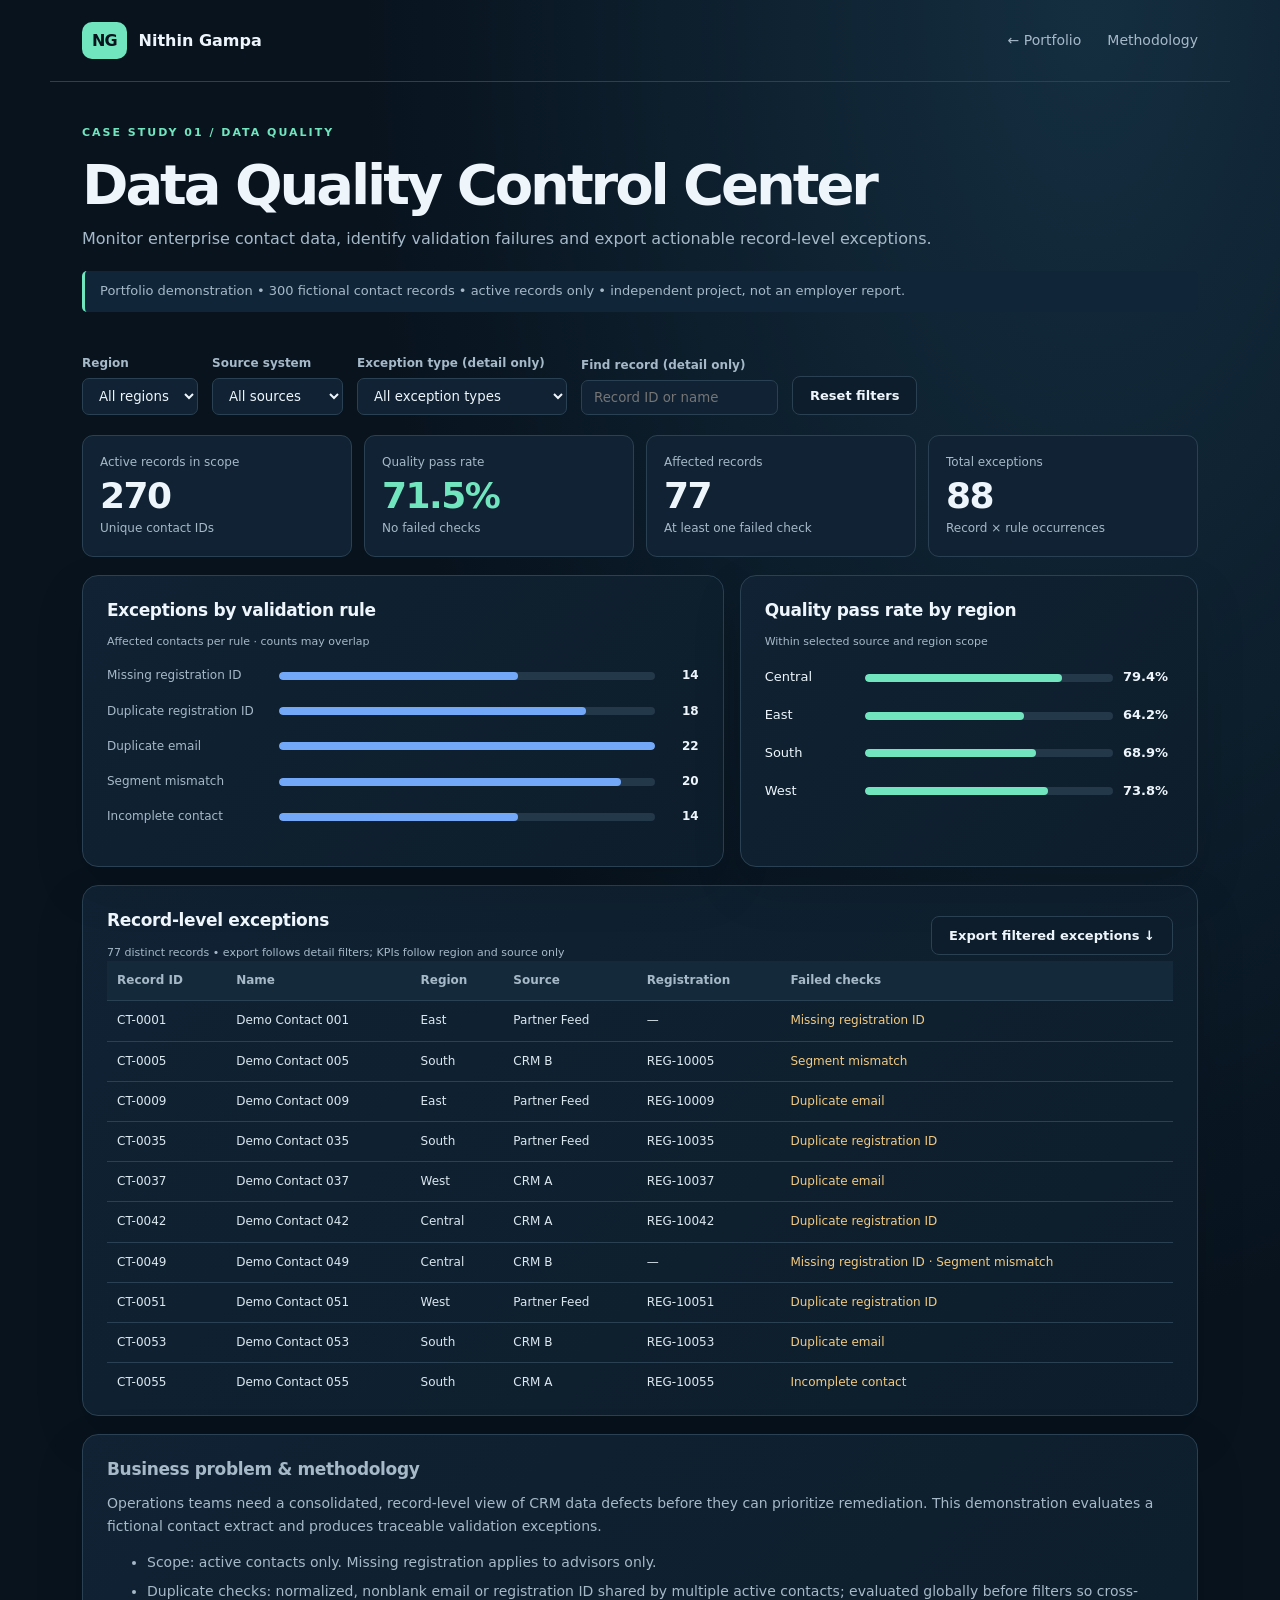
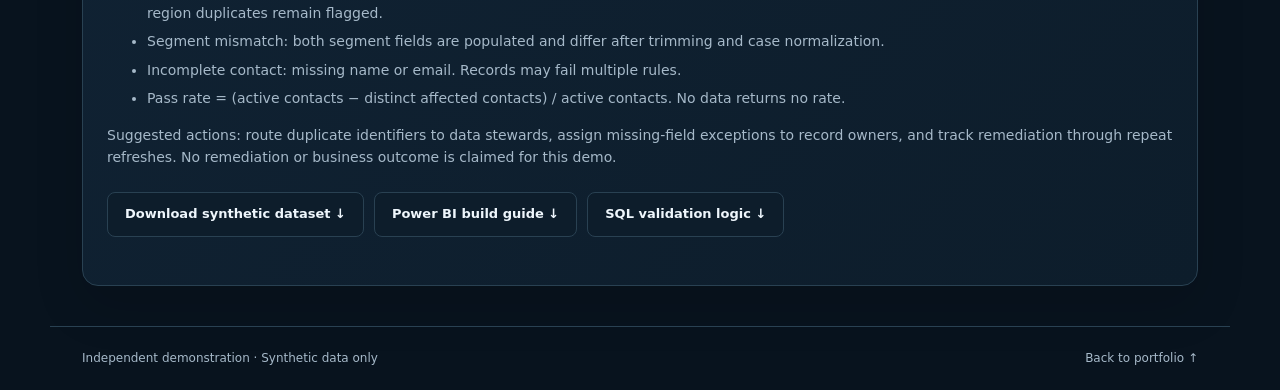
==== dashboard.html @ 2dab85ae "Add files via upload Initial portfolio website upload" ====
<!doctype html><html lang="en"><head><meta charset="utf-8"><meta name="viewport" content="width=device-width,initial-scale=1"><title>Data Quality Control Center | Nithin Gampa</title><link rel="stylesheet" href="style.css"></head><body><header class="nav"><a class="brand" href="index.html"><span class="logo">NG</span><span>Nithin Gampa</span></a><nav><a href="index.html#projects">← Portfolio</a><a href="#method">Methodology</a></nav></header><main class="wrap dash-footer"><section class="dash-title"><p class="eyebrow">CASE STUDY 01 / DATA QUALITY</p><h1 style="font-size:clamp(38px,5vw,56px);margin-bottom:12px">Data Quality Control Center</h1><p>Monitor enterprise contact data, identify validation failures and export actionable record-level exceptions.</p><div class="notice">Portfolio demonstration • 300 fictional contact records • active records only • independent project, not an employer report.</div></section><div class="filters"><label>Region<select id="region"><option value="">All regions</option></select></label><label>Source system<select id="source"><option value="">All sources</option></select></label><label>Exception type (detail only)<select id="rule"><option value="">All exception types</option></select></label><label>Find record (detail only)<input id="search" placeholder="Record ID or name"></label><button id="reset">Reset filters</button></div><div class="kpis" aria-live="polite"><div class="kpi"><small>Active records in scope</small><strong id="total">—</strong><small>Unique contact IDs</small></div><div class="kpi"><small>Quality pass rate</small><strong id="rate">—</strong><small>No failed checks</small></div><div class="kpi"><small>Affected records</small><strong id="affected">—</strong><small>At least one failed check</small></div><div class="kpi"><small>Total exceptions</small><strong id="occurrences">—</strong><small>Record × rule occurrences</small></div></div><div class="dashgrid"><section class="panel"><h3>Exceptions by validation rule</h3><div class="tiny">Affected contacts per rule · counts may overlap</div><div id="bars"></div></section><section class="panel"><h3>Quality pass rate by region</h3><div class="tiny">Within selected source and region scope</div><div id="regions"></div></section></div><section class="panel table-panel"><div class="table-head"><div><h3>Record-level exceptions</h3><p class="tiny" id="tableCount"></p></div><button id="export">Export filtered exceptions ↓</button></div><div class="table-scroll"><table><thead><tr><th>Record ID</th><th>Name</th><th>Region</th><th>Source</th><th>Registration</th><th>Failed checks</th></tr></thead><tbody id="details"></tbody></table></div></section><section id="method" class="panel method"><h3>Business problem & methodology</h3><p>Operations teams need a consolidated, record-level view of CRM data defects before they can prioritize remediation. This demonstration evaluates a fictional contact extract and produces traceable validation exceptions.</p><ul><li>Scope: active contacts only. Missing registration applies to advisors only.</li><li>Duplicate checks: normalized, nonblank email or registration ID shared by multiple active contacts; evaluated globally before filters so cross-region duplicates remain flagged.</li><li>Segment mismatch: both segment fields are populated and differ after trimming and case normalization.</li><li>Incomplete contact: missing name or email. Records may fail multiple rules.</li><li>Pass rate = (active contacts − distinct affected contacts) / active contacts. No data returns no rate.</li></ul><p>Suggested actions: route duplicate identifiers to data stewards, assign missing-field exceptions to record owners, and track remediation through repeat refreshes. No remediation or business outcome is claimed for this demo.</p><div class="actions"><a class="btn" href="contacts.csv" download>Download synthetic dataset ↓</a><a class="btn" href="POWERBI_BUILD_GUIDE.md" download>Power BI build guide ↓</a><a class="btn" href="data_quality_validation.sql" download>SQL validation logic ↓</a></div></section></main><footer class="wrap footer"><span>Independent demonstration · Synthetic data only</span><a href="index.html">Back to portfolio ↑</a></footer><script src="contacts.js"></script><script src="analytics.js"></script><script src="dashboard.js"></script></body></html>
---- style.css ----
:root{--bg:#08131e;--panel:#102233;--panel2:#0d1d2b;--ink:#eef6fc;--muted:#a6b9c9;--line:#294152;--accent:#71e5be;--blue:#73a8f9}*{box-sizing:border-box}html{scroll-behavior:smooth}body{margin:0;background:radial-gradient(ellipse at 85% 0%,#142e40 0%,var(--bg) 47%);color:var(--ink);font-family:Inter,ui-sans-serif,system-ui,-apple-system,BlinkMacSystemFont,'Segoe UI',sans-serif;font-size:16px;line-height:1.6}a{color:inherit;text-decoration:none}a:focus-visible,button:focus-visible,select:focus-visible,input:focus-visible{outline:3px solid var(--accent);outline-offset:3px}.wrap,.nav{max-width:1180px;margin:auto;padding-left:32px;padding-right:32px}.nav{height:82px;display:flex;align-items:center;justify-content:space-between;border-bottom:1px solid var(--line)}.brand{display:flex;gap:12px;align-items:center;font-weight:700}.logo{background:var(--accent);color:var(--bg);font-weight:900;border-radius:10px;padding:6px 10px;letter-spacing:-1px}.nav nav{display:flex;gap:26px;color:var(--muted);font-size:14px}.nav a:hover{color:var(--accent)}.hero{display:grid;grid-template-columns:1.12fr .88fr;gap:58px;padding-top:92px;padding-bottom:92px;align-items:center}.eyebrow{font-size:11px;color:var(--accent);letter-spacing:2px;font-weight:750;margin:0 0 14px}.dot{display:inline-block;width:8px;height:8px;background:var(--accent);border-radius:50%;margin-right:7px}h1,h2,h3,p{margin-top:0}h1{font-size:clamp(45px,6.2vw,76px);line-height:1.04;letter-spacing:-.055em;margin-bottom:26px}h1 em{font-style:normal;color:var(--accent)}h2{font-size:clamp(29px,4vw,42px);line-height:1.15;letter-spacing:-.035em;margin-bottom:12px}h3{font-size:22px;line-height:1.25;letter-spacing:-.02em;margin-bottom:12px}.intro{font-size:19px;color:var(--muted);max-width:580px}.actions,.tags{display:flex;flex-wrap:wrap;gap:10px;margin:24px 0}.btn,button{display:inline-flex;align-items:center;justify-content:center;border:1px solid var(--line);padding:11px 17px;border-radius:8px;font-size:13px;font-weight:700;color:var(--ink);background:var(--panel2);cursor:pointer;font-family:inherit}.btn:hover,button:hover{border-color:var(--accent)}.primary{background:var(--accent);color:#081c20;border-color:var(--accent)}.tags span{font-size:12px;color:#b8cddd;border:1px solid var(--line);border-radius:5px;padding:4px 9px}.hero-card,.preview,.panel,.skill-grid article{background:linear-gradient(135deg,var(--panel),var(--panel2));border:1px solid var(--line);border-radius:16px;padding:24px;box-shadow:0 20px 50px #0002}.panel-head{display:flex;justify-content:space-between;gap:10px;font-size:10px;font-weight:750;letter-spacing:1.2px;color:var(--muted);margin-bottom:22px}.live{color:var(--accent);white-space:nowrap}.statline{display:grid;grid-template-columns:1fr 1fr;gap:20px}.statline>div{border-left:2px solid var(--accent);padding-left:14px}.statline strong{display:block;font-size:42px;line-height:1.2;letter-spacing:-2px}.statline small{display:block;color:var(--muted);font-size:12px;line-height:1.4}.chartart{height:140px;display:flex;align-items:flex-end;gap:10px;position:relative;margin:28px 0 16px;border-bottom:1px solid var(--line);background:repeating-linear-gradient(0deg,transparent 0 31px,#29415266 31px 32px)}.chartart div{width:12.5%;height:var(--h);background:linear-gradient(#3d9d9d,#1f4053);border-radius:4px 4px 0 0}.chartart svg{position:absolute;width:100%;height:100%;top:0;left:0}.tiny{font-size:11px;color:var(--muted);margin-bottom:0}.section{padding-top:55px;padding-bottom:55px;border-top:1px solid var(--line)}.sectionhead{display:flex;justify-content:space-between;align-items:flex-end;gap:28px;margin-bottom:28px}.sectionhead>p{max-width:310px;color:var(--muted);font-size:14px}.project{display:grid;grid-template-columns:1.05fr 1fr;gap:35px;align-items:center;background:#0c1a27;border:1px solid var(--line);padding:26px;border-radius:17px}.project-copy>p:not(.eyebrow):not(.tiny){color:var(--muted)}.mini-grid{display:grid;grid-template-columns:repeat(3,1fr);gap:8px}.mini-grid>div{background:#0a1926;border:1px solid var(--line);border-radius:8px;padding:12px}.mini-grid small{display:block;color:var(--muted);font-size:10px;line-height:1.3}.mini-grid b{display:block;font-size:25px;letter-spacing:-1px}.mini-bars{margin:24px 0}.mini-bars>div{display:grid;grid-template-columns:115px 1fr 24px;gap:8px;align-items:center;font-size:11px;margin:10px 0;color:var(--muted)}.mini-bars i,.bar-track{height:8px;border-radius:20px;background:#233849;overflow:hidden}.mini-bars i b,.bar-fill{display:block;height:100%;border-radius:20px;background:var(--accent)}.roadmap{display:flex;flex-wrap:wrap;gap:16px;align-items:center;padding:18px 0;color:var(--muted);font-size:13px}.roadmap strong{color:var(--ink)}.roadmap small{margin-left:auto}.experience article{display:grid;grid-template-columns:1fr 1.5fr;gap:35px;border-bottom:1px solid var(--line);padding:26px 0}.experience article p{margin-bottom:0;color:var(--muted)}.experience article .eyebrow{color:var(--accent);margin-bottom:8px}.muted{color:var(--muted)}.skill-grid{display:grid;grid-template-columns:repeat(3,1fr);gap:14px}.skill-grid article p{color:var(--muted);font-size:14px;margin:0}.education{display:grid;grid-template-columns:1fr 1fr;gap:20px;margin-top:30px}.education span{display:block;font-size:14px;color:var(--muted)}.contact{border-top:1px solid var(--line);padding-top:48px;padding-bottom:48px}.contact p{color:var(--muted)}.contact .eyebrow{color:var(--accent)}.footer{display:flex;justify-content:space-between;border-top:1px solid var(--line);padding-top:22px;padding-bottom:22px;font-size:12px;color:var(--muted)}.dash-title{padding-top:42px;padding-bottom:22px}.dash-title p:not(.eyebrow){color:var(--muted)}.filters{display:flex;flex-wrap:wrap;gap:14px;align-items:end;margin-bottom:20px}.filters label{font-size:12px;font-weight:650;color:var(--muted);display:grid;gap:5px}select,input{background:var(--panel);color:var(--ink);border:1px solid var(--line);font-family:inherit;padding:9px 12px;border-radius:7px;max-width:100%}.kpis{display:grid;grid-template-columns:repeat(4,1fr);gap:12px;margin-bottom:18px}.kpi{background:var(--panel);border:1px solid var(--line);padding:17px;border-radius:11px}.kpi small{display:block;color:var(--muted);font-size:12px}.kpi strong{display:block;font-size:36px;line-height:1.3;letter-spacing:-1.5px}.kpi:nth-child(2) strong{color:var(--accent)}.dashgrid{display:grid;grid-template-columns:1.4fr 1fr;gap:16px}.panel h3{font-size:17px}.bar-row{display:grid;grid-template-columns:160px 1fr 32px;gap:12px;align-items:center;font-size:12px;color:var(--muted);margin:16px 0}.bar-row strong{color:var(--ink);text-align:right}.bar-fill{background:var(--blue)}.region-row{display:grid;grid-template-columns:90px 1fr 50px;gap:10px;align-items:center;margin:17px 0;font-size:13px}.region-row .bar-fill{background:var(--accent)}.table-panel{margin:18px 0}.table-scroll{overflow:auto;max-height:430px}table{border-collapse:collapse;width:100%;font-size:12px;white-space:nowrap}th,td{text-align:left;padding:10px;border-bottom:1px solid var(--line)}th{position:sticky;top:0;background:#142a3a;color:var(--muted)}td{color:#dce8f0}td:last-child{color:#f3cb80}.table-head{display:flex;justify-content:space-between;align-items:center;gap:10px;flex-wrap:wrap}.method{font-size:14px;color:var(--muted)}.method li{margin:6px 0}.dash-footer{padding-bottom:40px}.notice{border-left:3px solid var(--accent);padding:10px 15px;background:#102638;color:var(--muted);font-size:13px;border-radius:5px;margin:20px 0}@media(max-width:800px){.wrap,.nav{padding-left:20px;padding-right:20px}.hero,.project,.dashgrid{grid-template-columns:1fr;gap:25px}.hero{padding-top:48px;padding-bottom:48px}.sectionhead{display:block}.skill-grid{grid-template-columns:1fr}.experience article{grid-template-columns:1fr;gap:8px}.kpis{grid-template-columns:1fr 1fr}.nav nav{gap:11px;font-size:12px}.brand span:last-child{display:none}.roadmap small{margin-left:0}.project{padding:14px}.hero-card,.preview,.panel{padding:17px}.bar-row{grid-template-columns:115px 1fr 22px}.education{grid-template-columns:1fr}.mini-grid b{font-size:21px}}@media(prefers-reduced-motion:reduce){html{scroll-behavior:auto}}
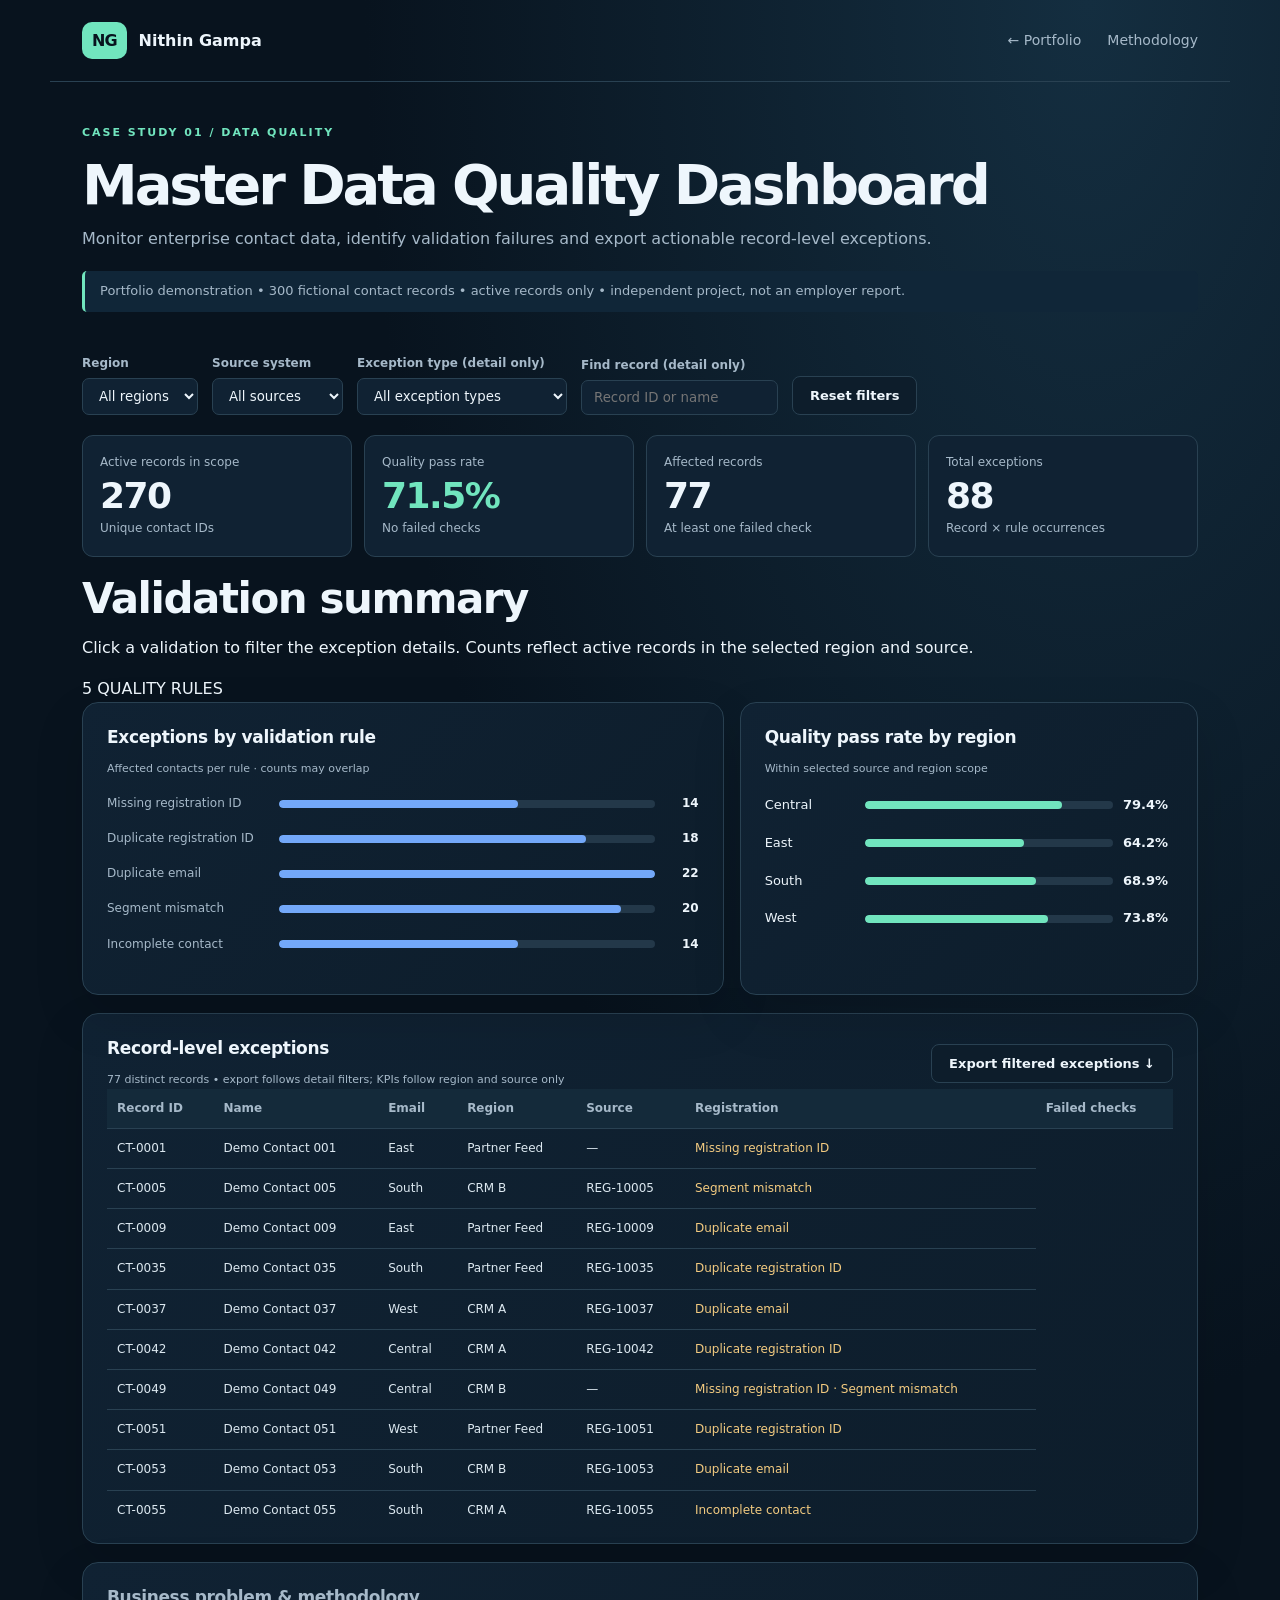
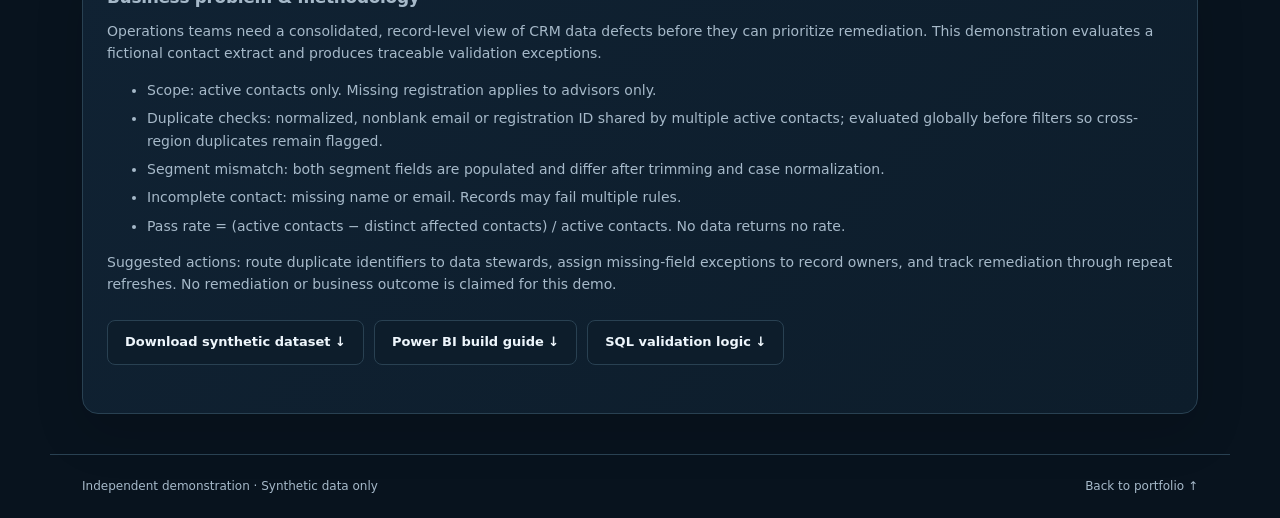
==== commit b9c5f2ed: "Enhance master data quality dashboard with validation drilldowns" ====
--- a/dashboard.html
+++ b/dashboard.html
@@ -1 +1 @@
-<!doctype html><html lang="en"><head><meta charset="utf-8"><meta name="viewport" content="width=device-width,initial-scale=1"><title>Data Quality Control Center | Nithin Gampa</title><link rel="stylesheet" href="style.css"></head><body><header class="nav"><a class="brand" href="index.html"><span class="logo">NG</span><span>Nithin Gampa</span></a><nav><a href="index.html#projects">← Portfolio</a><a href="#method">Methodology</a></nav></header><main class="wrap dash-footer"><section class="dash-title"><p class="eyebrow">CASE STUDY 01 / DATA QUALITY</p><h1 style="font-size:clamp(38px,5vw,56px);margin-bottom:12px">Data Quality Control Center</h1><p>Monitor enterprise contact data, identify validation failures and export actionable record-level exceptions.</p><div class="notice">Portfolio demonstration • 300 fictional contact records • active records only • independent project, not an employer report.</div></section><div class="filters"><label>Region<select id="region"><option value="">All regions</option></select></label><label>Source system<select id="source"><option value="">All sources</option></select></label><label>Exception type (detail only)<select id="rule"><option value="">All exception types</option></select></label><label>Find record (detail only)<input id="search" placeholder="Record ID or name"></label><button id="reset">Reset filters</button></div><div class="kpis" aria-live="polite"><div class="kpi"><small>Active records in scope</small><strong id="total">—</strong><small>Unique contact IDs</small></div><div class="kpi"><small>Quality pass rate</small><strong id="rate">—</strong><small>No failed checks</small></div><div class="kpi"><small>Affected records</small><strong id="affected">—</strong><small>At least one failed check</small></div><div class="kpi"><small>Total exceptions</small><strong id="occurrences">—</strong><small>Record × rule occurrences</small></div></div><div class="dashgrid"><section class="panel"><h3>Exceptions by validation rule</h3><div class="tiny">Affected contacts per rule · counts may overlap</div><div id="bars"></div></section><section class="panel"><h3>Quality pass rate by region</h3><div class="tiny">Within selected source and region scope</div><div id="regions"></div></section></div><section class="panel table-panel"><div class="table-head"><div><h3>Record-level exceptions</h3><p class="tiny" id="tableCount"></p></div><button id="export">Export filtered exceptions ↓</button></div><div class="table-scroll"><table><thead><tr><th>Record ID</th><th>Name</th><th>Region</th><th>Source</th><th>Registration</th><th>Failed checks</th></tr></thead><tbody id="details"></tbody></table></div></section><section id="method" class="panel method"><h3>Business problem & methodology</h3><p>Operations teams need a consolidated, record-level view of CRM data defects before they can prioritize remediation. This demonstration evaluates a fictional contact extract and produces traceable validation exceptions.</p><ul><li>Scope: active contacts only. Missing registration applies to advisors only.</li><li>Duplicate checks: normalized, nonblank email or registration ID shared by multiple active contacts; evaluated globally before filters so cross-region duplicates remain flagged.</li><li>Segment mismatch: both segment fields are populated and differ after trimming and case normalization.</li><li>Incomplete contact: missing name or email. Records may fail multiple rules.</li><li>Pass rate = (active contacts − distinct affected contacts) / active contacts. No data returns no rate.</li></ul><p>Suggested actions: route duplicate identifiers to data stewards, assign missing-field exceptions to record owners, and track remediation through repeat refreshes. No remediation or business outcome is claimed for this demo.</p><div class="actions"><a class="btn" href="contacts.csv" download>Download synthetic dataset ↓</a><a class="btn" href="POWERBI_BUILD_GUIDE.md" download>Power BI build guide ↓</a><a class="btn" href="data_quality_validation.sql" download>SQL validation logic ↓</a></div></section></main><footer class="wrap footer"><span>Independent demonstration · Synthetic data only</span><a href="index.html">Back to portfolio ↑</a></footer><script src="contacts.js"></script><script src="analytics.js"></script><script src="dashboard.js"></script></body></html>
+<!doctype html><html lang="en"><head><meta charset="utf-8"><meta name="viewport" content="width=device-width,initial-scale=1"><title>Master Data Quality Dashboard | Nithin Gampa</title><link rel="stylesheet" href="style.css"></head><body><header class="nav"><a class="brand" href="index.html"><span class="logo">NG</span><span>Nithin Gampa</span></a><nav><a href="index.html#projects">← Portfolio</a><a href="#method">Methodology</a></nav></header><main class="wrap dash-footer"><section class="dash-title"><p class="eyebrow">CASE STUDY 01 / DATA QUALITY</p><h1 style="font-size:clamp(38px,5vw,56px);margin-bottom:12px">Master Data Quality Dashboard</h1><p>Monitor enterprise contact data, identify validation failures and export actionable record-level exceptions.</p><div class="notice">Portfolio demonstration • 300 fictional contact records • active records only • independent project, not an employer report.</div></section><div class="filters"><label>Region<select id="region"><option value="">All regions</option></select></label><label>Source system<select id="source"><option value="">All sources</option></select></label><label>Exception type (detail only)<select id="rule"><option value="">All exception types</option></select></label><label>Find record (detail only)<input id="search" placeholder="Record ID or name"></label><button id="reset">Reset filters</button></div><div class="kpis" aria-live="polite"><div class="kpi"><small>Active records in scope</small><strong id="total">—</strong><small>Unique contact IDs</small></div><div class="kpi"><small>Quality pass rate</small><strong id="rate">—</strong><small>No failed checks</small></div><div class="kpi"><small>Affected records</small><strong id="affected">—</strong><small>At least one failed check</small></div><div class="kpi"><small>Total exceptions</small><strong id="occurrences">—</strong><small>Record × rule occurrences</small></div></div><section class="validation-summary" aria-labelledby="validation-title"><div class="validation-heading"><div><h2 id="validation-title">Validation summary</h2><p>Click a validation to filter the exception details. Counts reflect active records in the selected region and source.</p></div><span class="validation-hint">5 QUALITY RULES</span></div><div id="validationCards" class="validation-cards"></div></section><div class="dashgrid"><section class="panel"><h3>Exceptions by validation rule</h3><div class="tiny">Affected contacts per rule · counts may overlap</div><div id="bars"></div></section><section class="panel"><h3>Quality pass rate by region</h3><div class="tiny">Within selected source and region scope</div><div id="regions"></div></section></div><section class="panel table-panel"><div class="table-head"><div><h3>Record-level exceptions</h3><p class="tiny" id="tableCount"></p></div><button id="export">Export filtered exceptions ↓</button></div><div class="table-scroll"><table><thead><tr><th>Record ID</th><th>Name</th><th>Email</th><th>Region</th><th>Source</th><th>Registration</th><th>Failed checks</th></tr></thead><tbody id="details"></tbody></table></div></section><section id="method" class="panel method"><h3>Business problem & methodology</h3><p>Operations teams need a consolidated, record-level view of CRM data defects before they can prioritize remediation. This demonstration evaluates a fictional contact extract and produces traceable validation exceptions.</p><ul><li>Scope: active contacts only. Missing registration applies to advisors only.</li><li>Duplicate checks: normalized, nonblank email or registration ID shared by multiple active contacts; evaluated globally before filters so cross-region duplicates remain flagged.</li><li>Segment mismatch: both segment fields are populated and differ after trimming and case normalization.</li><li>Incomplete contact: missing name or email. Records may fail multiple rules.</li><li>Pass rate = (active contacts − distinct affected contacts) / active contacts. No data returns no rate.</li></ul><p>Suggested actions: route duplicate identifiers to data stewards, assign missing-field exceptions to record owners, and track remediation through repeat refreshes. No remediation or business outcome is claimed for this demo.</p><div class="actions"><a class="btn" href="contacts.csv" download>Download synthetic dataset ↓</a><a class="btn" href="POWERBI_BUILD_GUIDE.md" download>Power BI build guide ↓</a><a class="btn" href="data_quality_validation.sql" download>SQL validation logic ↓</a></div></section></main><footer class="wrap footer"><span>Independent demonstration · Synthetic data only</span><a href="index.html">Back to portfolio ↑</a></footer><script src="contacts.js"></script><script src="analytics.js"></script><script src="dashboard.js"></script></body></html>
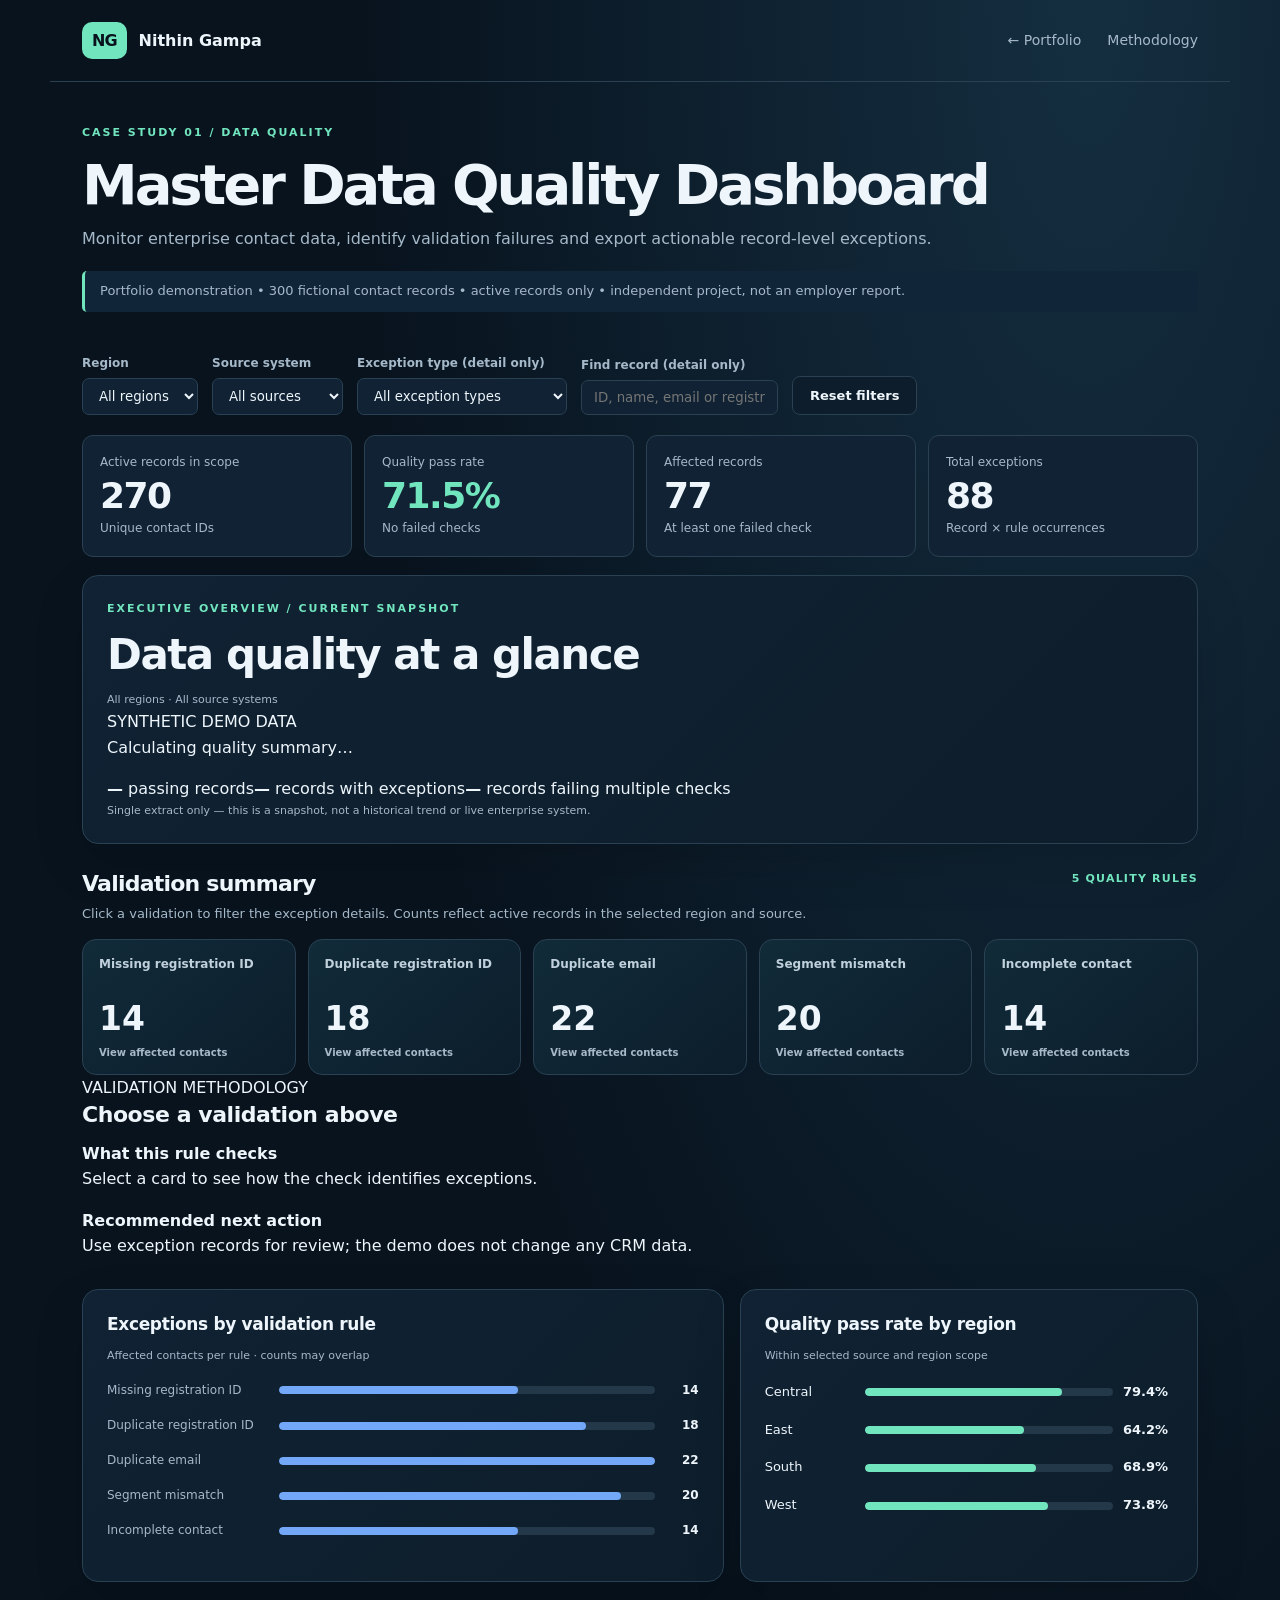
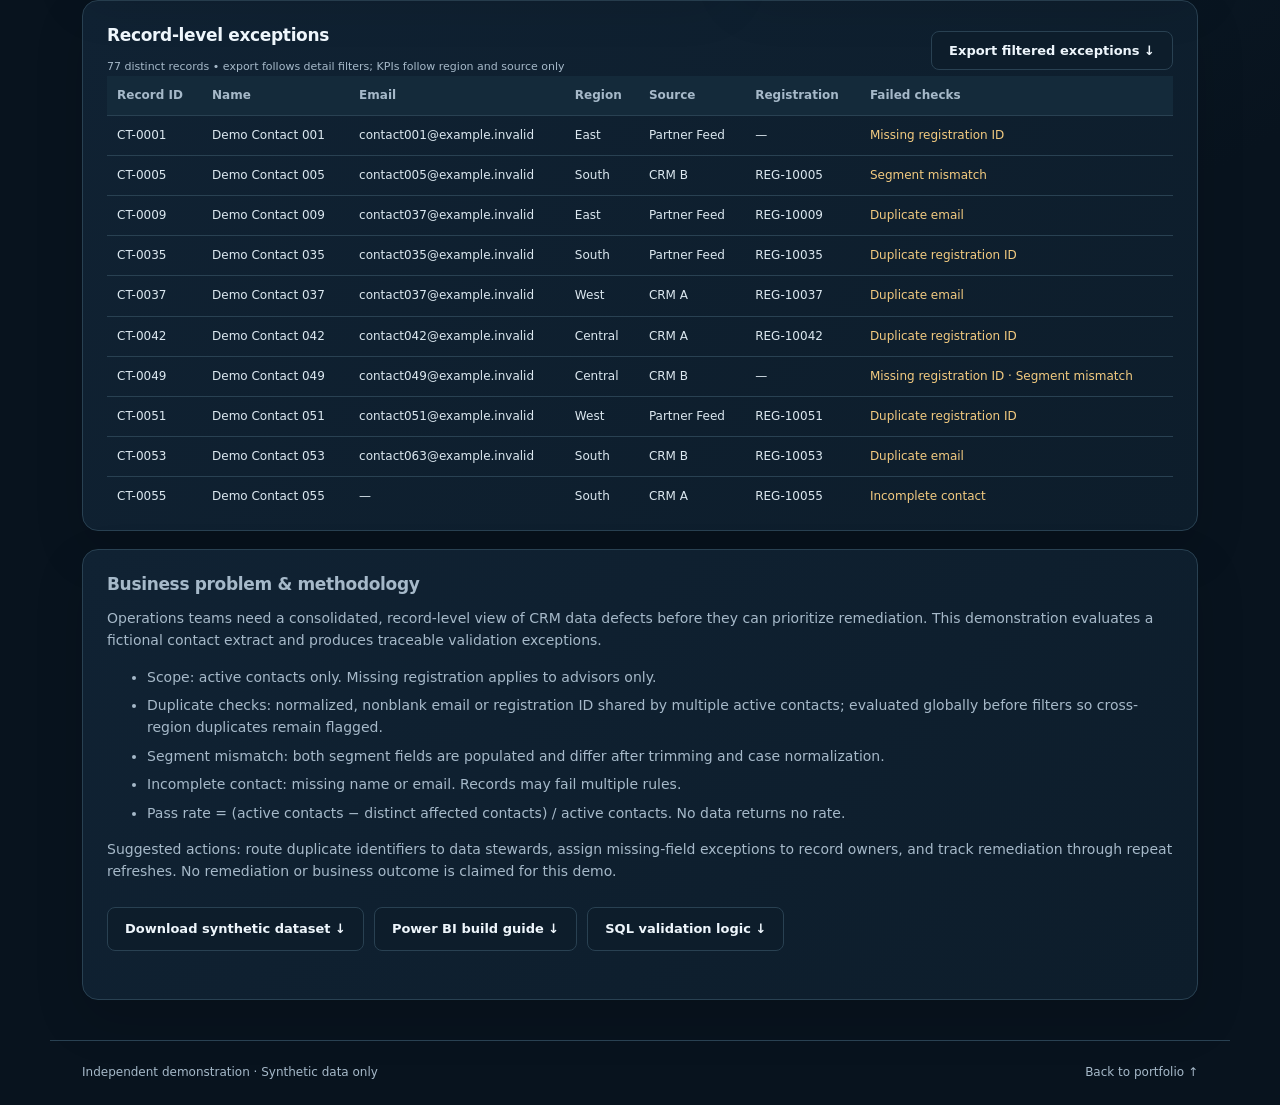
==== commit 471498d6: "Add executive snapshot and drilldown methodology to data quality portfolio" ====
--- a/dashboard.html
+++ b/dashboard.html
@@ -1 +1 @@
-<!doctype html><html lang="en"><head><meta charset="utf-8"><meta name="viewport" content="width=device-width,initial-scale=1"><title>Master Data Quality Dashboard | Nithin Gampa</title><link rel="stylesheet" href="style.css"></head><body><header class="nav"><a class="brand" href="index.html"><span class="logo">NG</span><span>Nithin Gampa</span></a><nav><a href="index.html#projects">← Portfolio</a><a href="#method">Methodology</a></nav></header><main class="wrap dash-footer"><section class="dash-title"><p class="eyebrow">CASE STUDY 01 / DATA QUALITY</p><h1 style="font-size:clamp(38px,5vw,56px);margin-bottom:12px">Master Data Quality Dashboard</h1><p>Monitor enterprise contact data, identify validation failures and export actionable record-level exceptions.</p><div class="notice">Portfolio demonstration • 300 fictional contact records • active records only • independent project, not an employer report.</div></section><div class="filters"><label>Region<select id="region"><option value="">All regions</option></select></label><label>Source system<select id="source"><option value="">All sources</option></select></label><label>Exception type (detail only)<select id="rule"><option value="">All exception types</option></select></label><label>Find record (detail only)<input id="search" placeholder="Record ID or name"></label><button id="reset">Reset filters</button></div><div class="kpis" aria-live="polite"><div class="kpi"><small>Active records in scope</small><strong id="total">—</strong><small>Unique contact IDs</small></div><div class="kpi"><small>Quality pass rate</small><strong id="rate">—</strong><small>No failed checks</small></div><div class="kpi"><small>Affected records</small><strong id="affected">—</strong><small>At least one failed check</small></div><div class="kpi"><small>Total exceptions</small><strong id="occurrences">—</strong><small>Record × rule occurrences</small></div></div><section class="validation-summary" aria-labelledby="validation-title"><div class="validation-heading"><div><h2 id="validation-title">Validation summary</h2><p>Click a validation to filter the exception details. Counts reflect active records in the selected region and source.</p></div><span class="validation-hint">5 QUALITY RULES</span></div><div id="validationCards" class="validation-cards"></div></section><div class="dashgrid"><section class="panel"><h3>Exceptions by validation rule</h3><div class="tiny">Affected contacts per rule · counts may overlap</div><div id="bars"></div></section><section class="panel"><h3>Quality pass rate by region</h3><div class="tiny">Within selected source and region scope</div><div id="regions"></div></section></div><section class="panel table-panel"><div class="table-head"><div><h3>Record-level exceptions</h3><p class="tiny" id="tableCount"></p></div><button id="export">Export filtered exceptions ↓</button></div><div class="table-scroll"><table><thead><tr><th>Record ID</th><th>Name</th><th>Email</th><th>Region</th><th>Source</th><th>Registration</th><th>Failed checks</th></tr></thead><tbody id="details"></tbody></table></div></section><section id="method" class="panel method"><h3>Business problem & methodology</h3><p>Operations teams need a consolidated, record-level view of CRM data defects before they can prioritize remediation. This demonstration evaluates a fictional contact extract and produces traceable validation exceptions.</p><ul><li>Scope: active contacts only. Missing registration applies to advisors only.</li><li>Duplicate checks: normalized, nonblank email or registration ID shared by multiple active contacts; evaluated globally before filters so cross-region duplicates remain flagged.</li><li>Segment mismatch: both segment fields are populated and differ after trimming and case normalization.</li><li>Incomplete contact: missing name or email. Records may fail multiple rules.</li><li>Pass rate = (active contacts − distinct affected contacts) / active contacts. No data returns no rate.</li></ul><p>Suggested actions: route duplicate identifiers to data stewards, assign missing-field exceptions to record owners, and track remediation through repeat refreshes. No remediation or business outcome is claimed for this demo.</p><div class="actions"><a class="btn" href="contacts.csv" download>Download synthetic dataset ↓</a><a class="btn" href="POWERBI_BUILD_GUIDE.md" download>Power BI build guide ↓</a><a class="btn" href="data_quality_validation.sql" download>SQL validation logic ↓</a></div></section></main><footer class="wrap footer"><span>Independent demonstration · Synthetic data only</span><a href="index.html">Back to portfolio ↑</a></footer><script src="contacts.js"></script><script src="analytics.js"></script><script src="dashboard.js"></script></body></html>
+<!doctype html><html lang="en"><head><meta charset="utf-8"><meta name="viewport" content="width=device-width,initial-scale=1"><title>Master Data Quality Dashboard | Nithin Gampa</title><link rel="stylesheet" href="style.css"></head><body><header class="nav"><a class="brand" href="index.html"><span class="logo">NG</span><span>Nithin Gampa</span></a><nav><a href="index.html#projects">← Portfolio</a><a href="#method">Methodology</a></nav></header><main class="wrap dash-footer"><section class="dash-title"><p class="eyebrow">CASE STUDY 01 / DATA QUALITY</p><h1 style="font-size:clamp(38px,5vw,56px);margin-bottom:12px">Master Data Quality Dashboard</h1><p>Monitor enterprise contact data, identify validation failures and export actionable record-level exceptions.</p><div class="notice">Portfolio demonstration • 300 fictional contact records • active records only • independent project, not an employer report.</div></section><div class="filters"><label>Region<select id="region"><option value="">All regions</option></select></label><label>Source system<select id="source"><option value="">All sources</option></select></label><label>Exception type (detail only)<select id="rule"><option value="">All exception types</option></select></label><label>Find record (detail only)<input id="search" placeholder="ID, name, email or registration"></label><button id="reset">Reset filters</button></div><div class="kpis" aria-live="polite"><div class="kpi"><small>Active records in scope</small><strong id="total">—</strong><small>Unique contact IDs</small></div><div class="kpi"><small>Quality pass rate</small><strong id="rate">—</strong><small>No failed checks</small></div><div class="kpi"><small>Affected records</small><strong id="affected">—</strong><small>At least one failed check</small></div><div class="kpi"><small>Total exceptions</small><strong id="occurrences">—</strong><small>Record × rule occurrences</small></div></div><section class="panel executive-pulse" aria-labelledby="executive-title"><div class="executive-top"><div><p class="eyebrow">EXECUTIVE OVERVIEW / CURRENT SNAPSHOT</p><h2 id="executive-title">Data quality at a glance</h2><p id="overviewScope" class="tiny">All regions · All source systems</p></div><span class="snapshot-badge">SYNTHETIC DEMO DATA</span></div><p id="overviewText" class="overview-message" aria-live="polite">Calculating quality summary…</p><div class="quality-distribution" role="img" aria-label="Distribution of passing and affected contacts"><div id="passShare" class="quality-pass" style="width:0%"></div><div id="failShare" class="quality-fail" style="width:0%"></div></div><div class="quality-legend"><span><i class="dot-pass"></i><strong id="passCount">—</strong> passing records</span><span><i class="dot-fail"></i><strong id="failCount">—</strong> records with exceptions</span><span><strong id="multiIssue">—</strong> records failing multiple checks</span></div><p class="tiny executive-note">Single extract only — this is a snapshot, not a historical trend or live enterprise system.</p></section><section class="validation-summary" aria-labelledby="validation-title"><div class="validation-heading"><div><h2 id="validation-title">Validation summary</h2><p>Click a validation to filter the exception details. Counts reflect active records in the selected region and source.</p></div><span class="validation-hint">5 QUALITY RULES</span></div><div id="validationCards" class="validation-cards"></div><div class="rule-explain" aria-live="polite"><div class="rule-explain-head"><span class="rule-eyebrow">VALIDATION METHODOLOGY</span><h3 id="ruleTitle">Choose a validation above</h3></div><div class="rule-explain-columns"><div><strong>What this rule checks</strong><p id="ruleLogic">Select a card to see how the check identifies exceptions.</p></div><div><strong>Recommended next action</strong><p id="ruleAction">Use exception records for review; the demo does not change any CRM data.</p></div></div></div></section><div class="dashgrid"><section class="panel"><h3>Exceptions by validation rule</h3><div class="tiny">Affected contacts per rule · counts may overlap</div><div id="bars"></div></section><section class="panel"><h3>Quality pass rate by region</h3><div class="tiny">Within selected source and region scope</div><div id="regions"></div></section></div><section class="panel table-panel"><div class="table-head"><div><h3>Record-level exceptions</h3><p class="tiny" id="tableCount"></p></div><button id="export">Export filtered exceptions ↓</button></div><div class="table-scroll"><table><thead><tr><th>Record ID</th><th>Name</th><th>Email</th><th>Region</th><th>Source</th><th>Registration</th><th>Failed checks</th></tr></thead><tbody id="details"></tbody></table></div></section><section id="method" class="panel method"><h3>Business problem & methodology</h3><p>Operations teams need a consolidated, record-level view of CRM data defects before they can prioritize remediation. This demonstration evaluates a fictional contact extract and produces traceable validation exceptions.</p><ul><li>Scope: active contacts only. Missing registration applies to advisors only.</li><li>Duplicate checks: normalized, nonblank email or registration ID shared by multiple active contacts; evaluated globally before filters so cross-region duplicates remain flagged.</li><li>Segment mismatch: both segment fields are populated and differ after trimming and case normalization.</li><li>Incomplete contact: missing name or email. Records may fail multiple rules.</li><li>Pass rate = (active contacts − distinct affected contacts) / active contacts. No data returns no rate.</li></ul><p>Suggested actions: route duplicate identifiers to data stewards, assign missing-field exceptions to record owners, and track remediation through repeat refreshes. No remediation or business outcome is claimed for this demo.</p><div class="actions"><a class="btn" href="contacts.csv" download>Download synthetic dataset ↓</a><a class="btn" href="POWERBI_BUILD_GUIDE.md" download>Power BI build guide ↓</a><a class="btn" href="data_quality_validation.sql" download>SQL validation logic ↓</a></div></section></main><footer class="wrap footer"><span>Independent demonstration · Synthetic data only</span><a href="index.html">Back to portfolio ↑</a></footer><script src="contacts.js"></script><script src="analytics.js"></script><script src="dashboard.js"></script></body></html>
--- a/style.css
+++ b/style.css
@@ -1 +1,17 @@
 :root{--bg:#08131e;--panel:#102233;--panel2:#0d1d2b;--ink:#eef6fc;--muted:#a6b9c9;--line:#294152;--accent:#71e5be;--blue:#73a8f9}*{box-sizing:border-box}html{scroll-behavior:smooth}body{margin:0;background:radial-gradient(ellipse at 85% 0%,#142e40 0%,var(--bg) 47%);color:var(--ink);font-family:Inter,ui-sans-serif,system-ui,-apple-system,BlinkMacSystemFont,'Segoe UI',sans-serif;font-size:16px;line-height:1.6}a{color:inherit;text-decoration:none}a:focus-visible,button:focus-visible,select:focus-visible,input:focus-visible{outline:3px solid var(--accent);outline-offset:3px}.wrap,.nav{max-width:1180px;margin:auto;padding-left:32px;padding-right:32px}.nav{height:82px;display:flex;align-items:center;justify-content:space-between;border-bottom:1px solid var(--line)}.brand{display:flex;gap:12px;align-items:center;font-weight:700}.logo{background:var(--accent);color:var(--bg);font-weight:900;border-radius:10px;padding:6px 10px;letter-spacing:-1px}.nav nav{display:flex;gap:26px;color:var(--muted);font-size:14px}.nav a:hover{color:var(--accent)}.hero{display:grid;grid-template-columns:1.12fr .88fr;gap:58px;padding-top:92px;padding-bottom:92px;align-items:center}.eyebrow{font-size:11px;color:var(--accent);letter-spacing:2px;font-weight:750;margin:0 0 14px}.dot{display:inline-block;width:8px;height:8px;background:var(--accent);border-radius:50%;margin-right:7px}h1,h2,h3,p{margin-top:0}h1{font-size:clamp(45px,6.2vw,76px);line-height:1.04;letter-spacing:-.055em;margin-bottom:26px}h1 em{font-style:normal;color:var(--accent)}h2{font-size:clamp(29px,4vw,42px);line-height:1.15;letter-spacing:-.035em;margin-bottom:12px}h3{font-size:22px;line-height:1.25;letter-spacing:-.02em;margin-bottom:12px}.intro{font-size:19px;color:var(--muted);max-width:580px}.actions,.tags{display:flex;flex-wrap:wrap;gap:10px;margin:24px 0}.btn,button{display:inline-flex;align-items:center;justify-content:center;border:1px solid var(--line);padding:11px 17px;border-radius:8px;font-size:13px;font-weight:700;color:var(--ink);background:var(--panel2);cursor:pointer;font-family:inherit}.btn:hover,button:hover{border-color:var(--accent)}.primary{background:var(--accent);color:#081c20;border-color:var(--accent)}.tags span{font-size:12px;color:#b8cddd;border:1px solid var(--line);border-radius:5px;padding:4px 9px}.hero-card,.preview,.panel,.skill-grid article{background:linear-gradient(135deg,var(--panel),var(--panel2));border:1px solid var(--line);border-radius:16px;padding:24px;box-shadow:0 20px 50px #0002}.panel-head{display:flex;justify-content:space-between;gap:10px;font-size:10px;font-weight:750;letter-spacing:1.2px;color:var(--muted);margin-bottom:22px}.live{color:var(--accent);white-space:nowrap}.statline{display:grid;grid-template-columns:1fr 1fr;gap:20px}.statline>div{border-left:2px solid var(--accent);padding-left:14px}.statline strong{display:block;font-size:42px;line-height:1.2;letter-spacing:-2px}.statline small{display:block;color:var(--muted);font-size:12px;line-height:1.4}.chartart{height:140px;display:flex;align-items:flex-end;gap:10px;position:relative;margin:28px 0 16px;border-bottom:1px solid var(--line);background:repeating-linear-gradient(0deg,transparent 0 31px,#29415266 31px 32px)}.chartart div{width:12.5%;height:var(--h);background:linear-gradient(#3d9d9d,#1f4053);border-radius:4px 4px 0 0}.chartart svg{position:absolute;width:100%;height:100%;top:0;left:0}.tiny{font-size:11px;color:var(--muted);margin-bottom:0}.section{padding-top:55px;padding-bottom:55px;border-top:1px solid var(--line)}.sectionhead{display:flex;justify-content:space-between;align-items:flex-end;gap:28px;margin-bottom:28px}.sectionhead>p{max-width:310px;color:var(--muted);font-size:14px}.project{display:grid;grid-template-columns:1.05fr 1fr;gap:35px;align-items:center;background:#0c1a27;border:1px solid var(--line);padding:26px;border-radius:17px}.project-copy>p:not(.eyebrow):not(.tiny){color:var(--muted)}.mini-grid{display:grid;grid-template-columns:repeat(3,1fr);gap:8px}.mini-grid>div{background:#0a1926;border:1px solid var(--line);border-radius:8px;padding:12px}.mini-grid small{display:block;color:var(--muted);font-size:10px;line-height:1.3}.mini-grid b{display:block;font-size:25px;letter-spacing:-1px}.mini-bars{margin:24px 0}.mini-bars>div{display:grid;grid-template-columns:115px 1fr 24px;gap:8px;align-items:center;font-size:11px;margin:10px 0;color:var(--muted)}.mini-bars i,.bar-track{height:8px;border-radius:20px;background:#233849;overflow:hidden}.mini-bars i b,.bar-fill{display:block;height:100%;border-radius:20px;background:var(--accent)}.roadmap{display:flex;flex-wrap:wrap;gap:16px;align-items:center;padding:18px 0;color:var(--muted);font-size:13px}.roadmap strong{color:var(--ink)}.roadmap small{margin-left:auto}.experience article{display:grid;grid-template-columns:1fr 1.5fr;gap:35px;border-bottom:1px solid var(--line);padding:26px 0}.experience article p{margin-bottom:0;color:var(--muted)}.experience article .eyebrow{color:var(--accent);margin-bottom:8px}.muted{color:var(--muted)}.skill-grid{display:grid;grid-template-columns:repeat(3,1fr);gap:14px}.skill-grid article p{color:var(--muted);font-size:14px;margin:0}.education{display:grid;grid-template-columns:1fr 1fr;gap:20px;margin-top:30px}.education span{display:block;font-size:14px;color:var(--muted)}.contact{border-top:1px solid var(--line);padding-top:48px;padding-bottom:48px}.contact p{color:var(--muted)}.contact .eyebrow{color:var(--accent)}.footer{display:flex;justify-content:space-between;border-top:1px solid var(--line);padding-top:22px;padding-bottom:22px;font-size:12px;color:var(--muted)}.dash-title{padding-top:42px;padding-bottom:22px}.dash-title p:not(.eyebrow){color:var(--muted)}.filters{display:flex;flex-wrap:wrap;gap:14px;align-items:end;margin-bottom:20px}.filters label{font-size:12px;font-weight:650;color:var(--muted);display:grid;gap:5px}select,input{background:var(--panel);color:var(--ink);border:1px solid var(--line);font-family:inherit;padding:9px 12px;border-radius:7px;max-width:100%}.kpis{display:grid;grid-template-columns:repeat(4,1fr);gap:12px;margin-bottom:18px}.kpi{background:var(--panel);border:1px solid var(--line);padding:17px;border-radius:11px}.kpi small{display:block;color:var(--muted);font-size:12px}.kpi strong{display:block;font-size:36px;line-height:1.3;letter-spacing:-1.5px}.kpi:nth-child(2) strong{color:var(--accent)}.dashgrid{display:grid;grid-template-columns:1.4fr 1fr;gap:16px}.panel h3{font-size:17px}.bar-row{display:grid;grid-template-columns:160px 1fr 32px;gap:12px;align-items:center;font-size:12px;color:var(--muted);margin:16px 0}.bar-row strong{color:var(--ink);text-align:right}.bar-fill{background:var(--blue)}.region-row{display:grid;grid-template-columns:90px 1fr 50px;gap:10px;align-items:center;margin:17px 0;font-size:13px}.region-row .bar-fill{background:var(--accent)}.table-panel{margin:18px 0}.table-scroll{overflow:auto;max-height:430px}table{border-collapse:collapse;width:100%;font-size:12px;white-space:nowrap}th,td{text-align:left;padding:10px;border-bottom:1px solid var(--line)}th{position:sticky;top:0;background:#142a3a;color:var(--muted)}td{color:#dce8f0}td:last-child{color:#f3cb80}.table-head{display:flex;justify-content:space-between;align-items:center;gap:10px;flex-wrap:wrap}.method{font-size:14px;color:var(--muted)}.method li{margin:6px 0}.dash-footer{padding-bottom:40px}.notice{border-left:3px solid var(--accent);padding:10px 15px;background:#102638;color:var(--muted);font-size:13px;border-radius:5px;margin:20px 0}@media(max-width:800px){.wrap,.nav{padding-left:20px;padding-right:20px}.hero,.project,.dashgrid{grid-template-columns:1fr;gap:25px}.hero{padding-top:48px;padding-bottom:48px}.sectionhead{display:block}.skill-grid{grid-template-columns:1fr}.experience article{grid-template-columns:1fr;gap:8px}.kpis{grid-template-columns:1fr 1fr}.nav nav{gap:11px;font-size:12px}.brand span:last-child{display:none}.roadmap small{margin-left:0}.project{padding:14px}.hero-card,.preview,.panel{padding:17px}.bar-row{grid-template-columns:115px 1fr 22px}.education{grid-template-columns:1fr}.mini-grid b{font-size:21px}}@media(prefers-reduced-motion:reduce){html{scroll-behavior:auto}}
+
+/* Master data quality - validation drilldowns */
+.validation-summary{margin:26px 0 30px}
+.validation-heading{display:flex;justify-content:space-between;align-items:start;gap:20px;margin-bottom:14px}
+.validation-heading h2{font-size:22px;line-height:1.3;margin:0 0 5px;color:var(--ink)}
+.validation-heading p{font-size:13px;color:var(--muted);margin:0}
+.validation-hint{font-size:11px;letter-spacing:.11em;white-space:nowrap;color:var(--accent);font-weight:800}
+.validation-cards{display:grid;grid-template-columns:repeat(5,minmax(0,1fr));gap:12px}
+.validation-card{min-width:0;display:flex;align-items:flex-start;flex-direction:column;text-align:left;cursor:pointer;background:linear-gradient(140deg,#112b39,#0c1d2b);color:var(--ink);border:1px solid var(--line);border-radius:14px;padding:16px;transition:transform .16s,border-color .16s,background .16s;font-family:inherit}
+.validation-card:hover{transform:translateY(-2px);border-color:var(--accent)}
+.validation-card[aria-pressed="true"]{border-color:var(--accent);background:linear-gradient(145deg,#12463e,#0b2731)}
+.validation-card-title{font-size:12px;color:#c0d1dc;line-height:1.35;min-height:34px}
+.validation-card strong{font-size:33px;line-height:1.2;margin:9px 0;color:#eef6fc;font-variant-numeric:tabular-nums}
+.validation-card small{font-size:10px;color:var(--muted)}
+@media(max-width:900px){.validation-cards{grid-template-columns:repeat(3,minmax(0,1fr))}}
+@media(max-width:570px){.validation-cards{grid-template-columns:repeat(2,minmax(0,1fr))}.validation-heading{display:block}.validation-hint{display:block;margin-top:8px}}
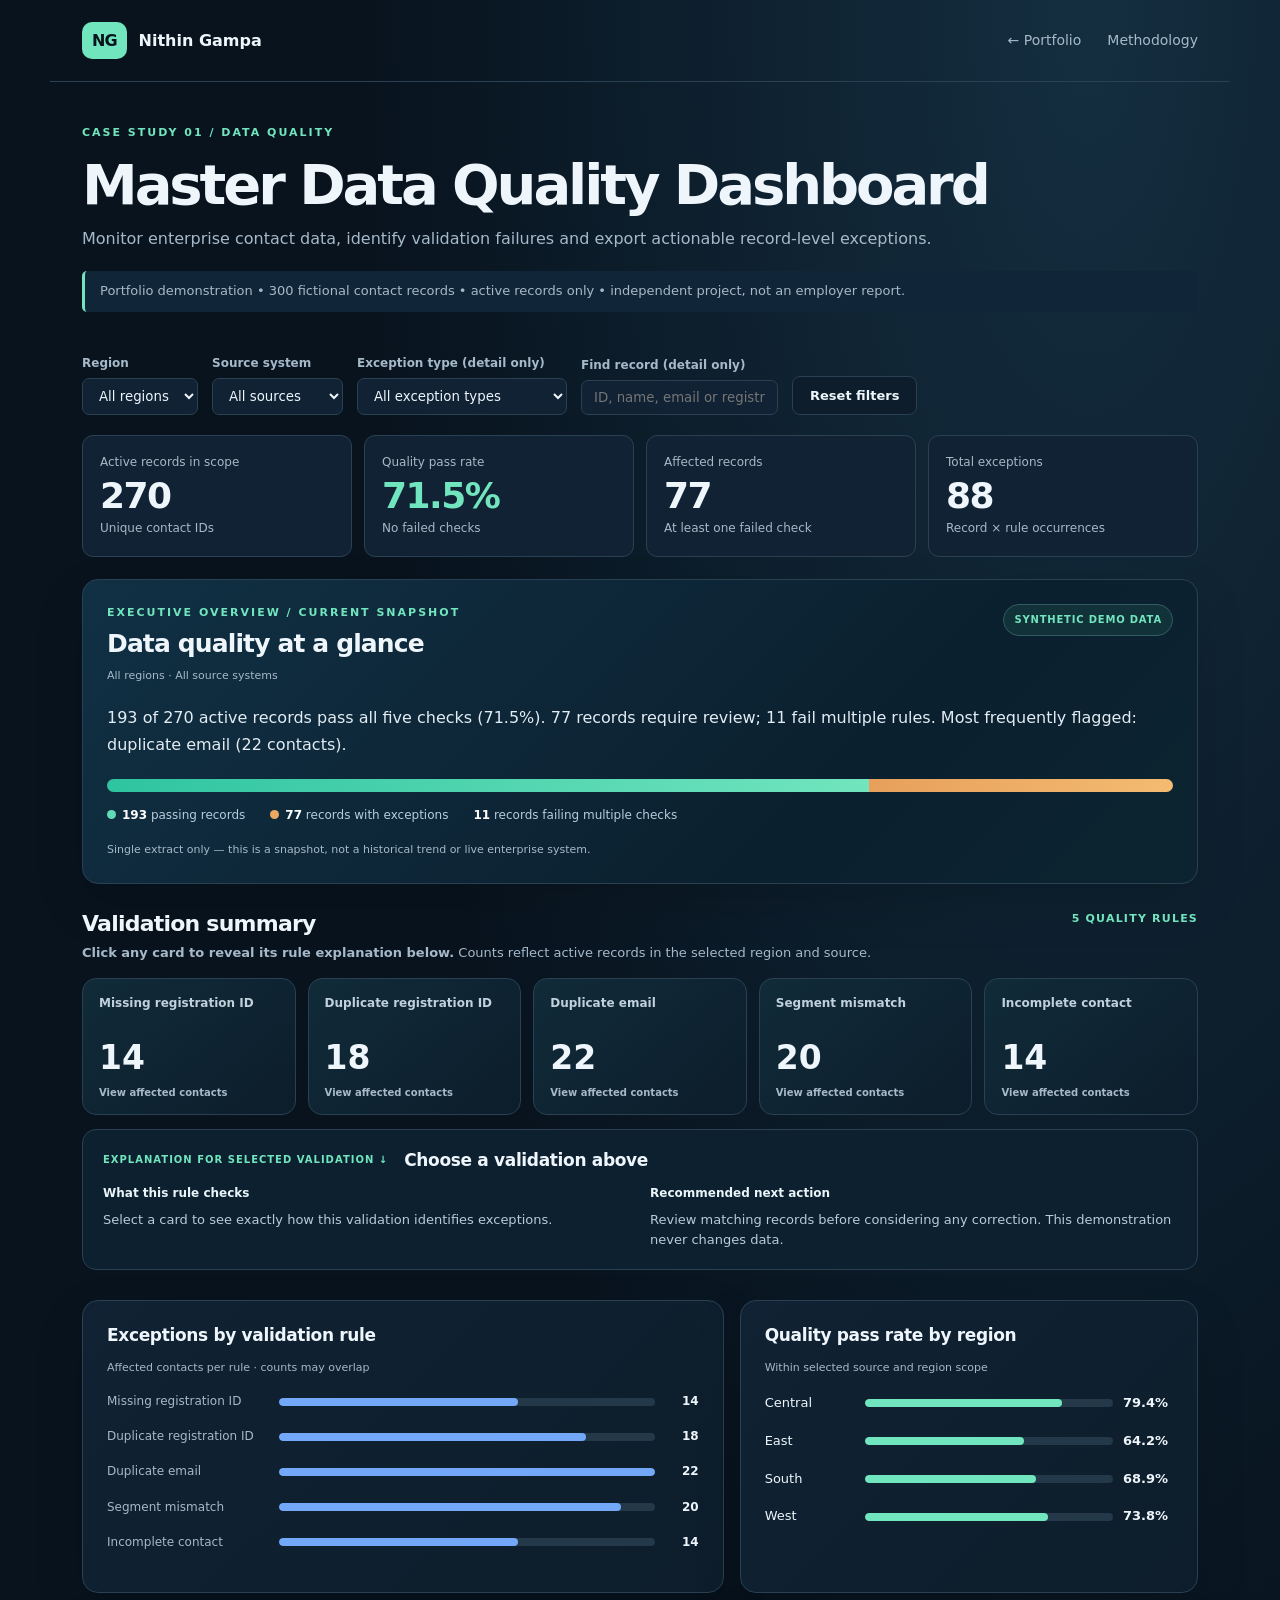
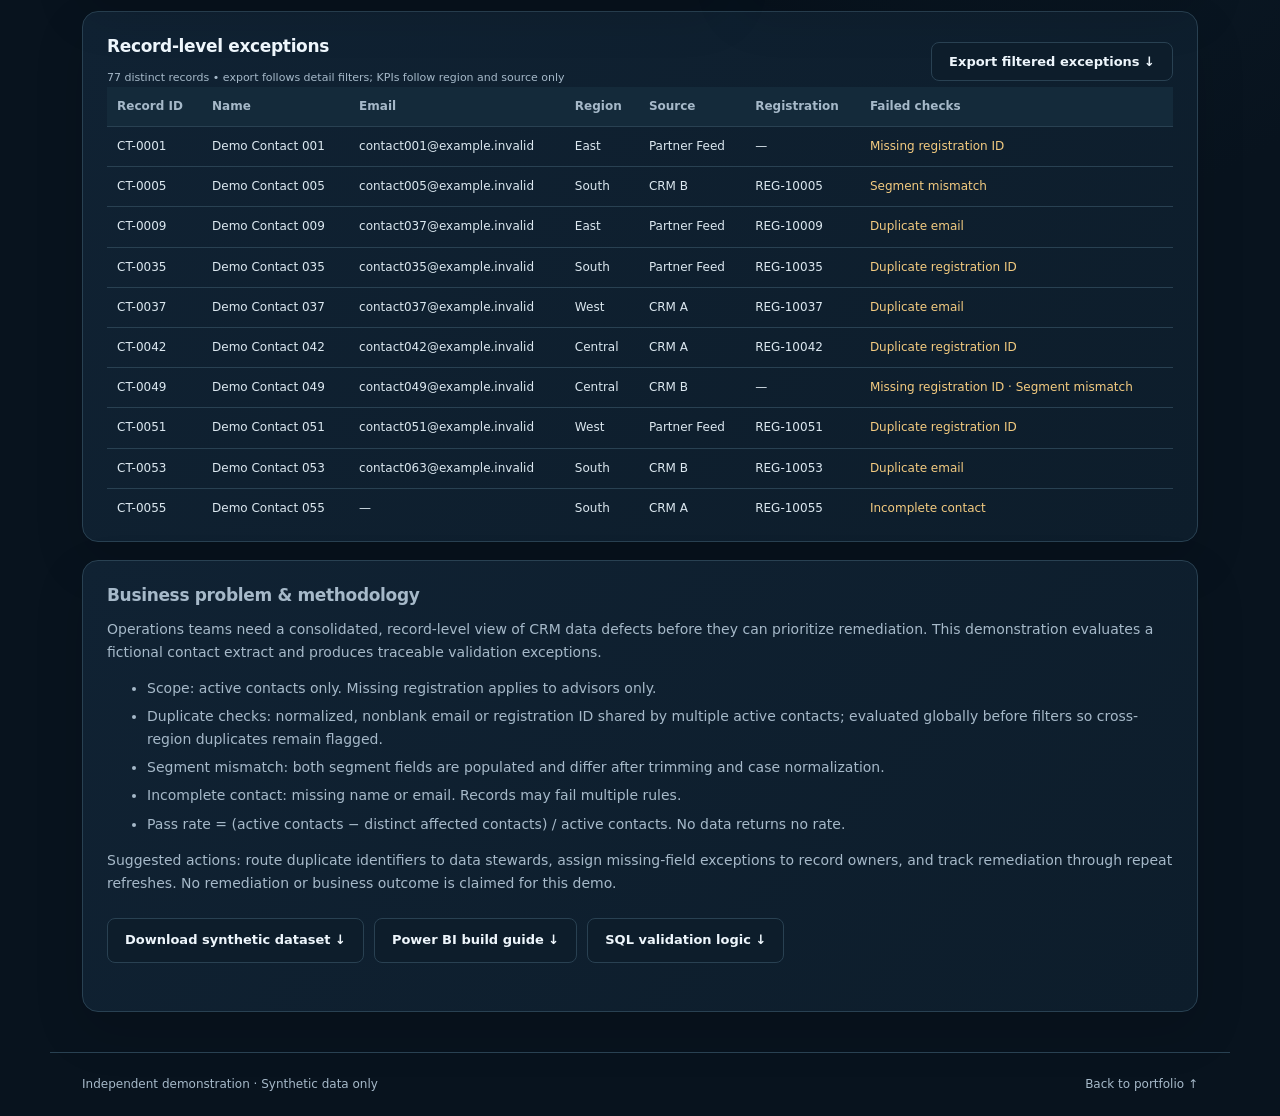
==== commit b288ada9: "Fix visibility of rule explanations and cache bust dashboard assets" ====
--- a/dashboard.html
+++ b/dashboard.html
@@ -1 +1 @@
-<!doctype html><html lang="en"><head><meta charset="utf-8"><meta name="viewport" content="width=device-width,initial-scale=1"><title>Master Data Quality Dashboard | Nithin Gampa</title><link rel="stylesheet" href="style.css"></head><body><header class="nav"><a class="brand" href="index.html"><span class="logo">NG</span><span>Nithin Gampa</span></a><nav><a href="index.html#projects">← Portfolio</a><a href="#method">Methodology</a></nav></header><main class="wrap dash-footer"><section class="dash-title"><p class="eyebrow">CASE STUDY 01 / DATA QUALITY</p><h1 style="font-size:clamp(38px,5vw,56px);margin-bottom:12px">Master Data Quality Dashboard</h1><p>Monitor enterprise contact data, identify validation failures and export actionable record-level exceptions.</p><div class="notice">Portfolio demonstration • 300 fictional contact records • active records only • independent project, not an employer report.</div></section><div class="filters"><label>Region<select id="region"><option value="">All regions</option></select></label><label>Source system<select id="source"><option value="">All sources</option></select></label><label>Exception type (detail only)<select id="rule"><option value="">All exception types</option></select></label><label>Find record (detail only)<input id="search" placeholder="ID, name, email or registration"></label><button id="reset">Reset filters</button></div><div class="kpis" aria-live="polite"><div class="kpi"><small>Active records in scope</small><strong id="total">—</strong><small>Unique contact IDs</small></div><div class="kpi"><small>Quality pass rate</small><strong id="rate">—</strong><small>No failed checks</small></div><div class="kpi"><small>Affected records</small><strong id="affected">—</strong><small>At least one failed check</small></div><div class="kpi"><small>Total exceptions</small><strong id="occurrences">—</strong><small>Record × rule occurrences</small></div></div><section class="panel executive-pulse" aria-labelledby="executive-title"><div class="executive-top"><div><p class="eyebrow">EXECUTIVE OVERVIEW / CURRENT SNAPSHOT</p><h2 id="executive-title">Data quality at a glance</h2><p id="overviewScope" class="tiny">All regions · All source systems</p></div><span class="snapshot-badge">SYNTHETIC DEMO DATA</span></div><p id="overviewText" class="overview-message" aria-live="polite">Calculating quality summary…</p><div class="quality-distribution" role="img" aria-label="Distribution of passing and affected contacts"><div id="passShare" class="quality-pass" style="width:0%"></div><div id="failShare" class="quality-fail" style="width:0%"></div></div><div class="quality-legend"><span><i class="dot-pass"></i><strong id="passCount">—</strong> passing records</span><span><i class="dot-fail"></i><strong id="failCount">—</strong> records with exceptions</span><span><strong id="multiIssue">—</strong> records failing multiple checks</span></div><p class="tiny executive-note">Single extract only — this is a snapshot, not a historical trend or live enterprise system.</p></section><section class="validation-summary" aria-labelledby="validation-title"><div class="validation-heading"><div><h2 id="validation-title">Validation summary</h2><p>Click a validation to filter the exception details. Counts reflect active records in the selected region and source.</p></div><span class="validation-hint">5 QUALITY RULES</span></div><div id="validationCards" class="validation-cards"></div><div class="rule-explain" aria-live="polite"><div class="rule-explain-head"><span class="rule-eyebrow">VALIDATION METHODOLOGY</span><h3 id="ruleTitle">Choose a validation above</h3></div><div class="rule-explain-columns"><div><strong>What this rule checks</strong><p id="ruleLogic">Select a card to see how the check identifies exceptions.</p></div><div><strong>Recommended next action</strong><p id="ruleAction">Use exception records for review; the demo does not change any CRM data.</p></div></div></div></section><div class="dashgrid"><section class="panel"><h3>Exceptions by validation rule</h3><div class="tiny">Affected contacts per rule · counts may overlap</div><div id="bars"></div></section><section class="panel"><h3>Quality pass rate by region</h3><div class="tiny">Within selected source and region scope</div><div id="regions"></div></section></div><section class="panel table-panel"><div class="table-head"><div><h3>Record-level exceptions</h3><p class="tiny" id="tableCount"></p></div><button id="export">Export filtered exceptions ↓</button></div><div class="table-scroll"><table><thead><tr><th>Record ID</th><th>Name</th><th>Email</th><th>Region</th><th>Source</th><th>Registration</th><th>Failed checks</th></tr></thead><tbody id="details"></tbody></table></div></section><section id="method" class="panel method"><h3>Business problem & methodology</h3><p>Operations teams need a consolidated, record-level view of CRM data defects before they can prioritize remediation. This demonstration evaluates a fictional contact extract and produces traceable validation exceptions.</p><ul><li>Scope: active contacts only. Missing registration applies to advisors only.</li><li>Duplicate checks: normalized, nonblank email or registration ID shared by multiple active contacts; evaluated globally before filters so cross-region duplicates remain flagged.</li><li>Segment mismatch: both segment fields are populated and differ after trimming and case normalization.</li><li>Incomplete contact: missing name or email. Records may fail multiple rules.</li><li>Pass rate = (active contacts − distinct affected contacts) / active contacts. No data returns no rate.</li></ul><p>Suggested actions: route duplicate identifiers to data stewards, assign missing-field exceptions to record owners, and track remediation through repeat refreshes. No remediation or business outcome is claimed for this demo.</p><div class="actions"><a class="btn" href="contacts.csv" download>Download synthetic dataset ↓</a><a class="btn" href="POWERBI_BUILD_GUIDE.md" download>Power BI build guide ↓</a><a class="btn" href="data_quality_validation.sql" download>SQL validation logic ↓</a></div></section></main><footer class="wrap footer"><span>Independent demonstration · Synthetic data only</span><a href="index.html">Back to portfolio ↑</a></footer><script src="contacts.js"></script><script src="analytics.js"></script><script src="dashboard.js"></script></body></html>
+<!doctype html><html lang="en"><head><meta charset="utf-8"><meta name="viewport" content="width=device-width,initial-scale=1"><title>Master Data Quality Dashboard | Nithin Gampa</title><link rel="stylesheet" href="style.css?v=20261125-explain2"></head><body><header class="nav"><a class="brand" href="index.html"><span class="logo">NG</span><span>Nithin Gampa</span></a><nav><a href="index.html#projects">← Portfolio</a><a href="#method">Methodology</a></nav></header><main class="wrap dash-footer"><section class="dash-title"><p class="eyebrow">CASE STUDY 01 / DATA QUALITY</p><h1 style="font-size:clamp(38px,5vw,56px);margin-bottom:12px">Master Data Quality Dashboard</h1><p>Monitor enterprise contact data, identify validation failures and export actionable record-level exceptions.</p><div class="notice">Portfolio demonstration • 300 fictional contact records • active records only • independent project, not an employer report.</div></section><div class="filters"><label>Region<select id="region"><option value="">All regions</option></select></label><label>Source system<select id="source"><option value="">All sources</option></select></label><label>Exception type (detail only)<select id="rule"><option value="">All exception types</option></select></label><label>Find record (detail only)<input id="search" placeholder="ID, name, email or registration"></label><button id="reset">Reset filters</button></div><div class="kpis" aria-live="polite"><div class="kpi"><small>Active records in scope</small><strong id="total">—</strong><small>Unique contact IDs</small></div><div class="kpi"><small>Quality pass rate</small><strong id="rate">—</strong><small>No failed checks</small></div><div class="kpi"><small>Affected records</small><strong id="affected">—</strong><small>At least one failed check</small></div><div class="kpi"><small>Total exceptions</small><strong id="occurrences">—</strong><small>Record × rule occurrences</small></div></div><section class="panel executive-pulse" aria-labelledby="executive-title"><div class="executive-top"><div><p class="eyebrow">EXECUTIVE OVERVIEW / CURRENT SNAPSHOT</p><h2 id="executive-title">Data quality at a glance</h2><p id="overviewScope" class="tiny">All regions · All source systems</p></div><span class="snapshot-badge">SYNTHETIC DEMO DATA</span></div><p id="overviewText" class="overview-message" aria-live="polite">Calculating quality summary…</p><div class="quality-distribution" role="img" aria-label="Distribution of passing and affected contacts"><div id="passShare" class="quality-pass" style="width:0%"></div><div id="failShare" class="quality-fail" style="width:0%"></div></div><div class="quality-legend"><span><i class="dot-pass"></i><strong id="passCount">—</strong> passing records</span><span><i class="dot-fail"></i><strong id="failCount">—</strong> records with exceptions</span><span><strong id="multiIssue">—</strong> records failing multiple checks</span></div><p class="tiny executive-note">Single extract only — this is a snapshot, not a historical trend or live enterprise system.</p></section><section class="validation-summary" aria-labelledby="validation-title"><div class="validation-heading"><div><h2 id="validation-title">Validation summary</h2><p><strong>Click any card to reveal its rule explanation below.</strong> Counts reflect active records in the selected region and source.</p></div><span class="validation-hint">5 QUALITY RULES</span></div><div id="validationCards" class="validation-cards"></div><div id="ruleExplain" class="rule-explain" tabindex="-1" aria-live="polite"><div class="rule-explain-head"><span class="rule-eyebrow">EXPLANATION FOR SELECTED VALIDATION ↓</span><h3 id="ruleTitle">Choose a validation above</h3></div><div class="rule-explain-columns"><div><strong>What this rule checks</strong><p id="ruleLogic">Select a card to see how the check identifies exceptions.</p></div><div><strong>Recommended next action</strong><p id="ruleAction">Use exception records for review; the demo does not change any CRM data.</p></div></div></div></section><div class="dashgrid"><section class="panel"><h3>Exceptions by validation rule</h3><div class="tiny">Affected contacts per rule · counts may overlap</div><div id="bars"></div></section><section class="panel"><h3>Quality pass rate by region</h3><div class="tiny">Within selected source and region scope</div><div id="regions"></div></section></div><section class="panel table-panel"><div class="table-head"><div><h3>Record-level exceptions</h3><p class="tiny" id="tableCount"></p></div><button id="export">Export filtered exceptions ↓</button></div><div class="table-scroll"><table><thead><tr><th>Record ID</th><th>Name</th><th>Email</th><th>Region</th><th>Source</th><th>Registration</th><th>Failed checks</th></tr></thead><tbody id="details"></tbody></table></div></section><section id="method" class="panel method"><h3>Business problem & methodology</h3><p>Operations teams need a consolidated, record-level view of CRM data defects before they can prioritize remediation. This demonstration evaluates a fictional contact extract and produces traceable validation exceptions.</p><ul><li>Scope: active contacts only. Missing registration applies to advisors only.</li><li>Duplicate checks: normalized, nonblank email or registration ID shared by multiple active contacts; evaluated globally before filters so cross-region duplicates remain flagged.</li><li>Segment mismatch: both segment fields are populated and differ after trimming and case normalization.</li><li>Incomplete contact: missing name or email. Records may fail multiple rules.</li><li>Pass rate = (active contacts − distinct affected contacts) / active contacts. No data returns no rate.</li></ul><p>Suggested actions: route duplicate identifiers to data stewards, assign missing-field exceptions to record owners, and track remediation through repeat refreshes. No remediation or business outcome is claimed for this demo.</p><div class="actions"><a class="btn" href="contacts.csv" download>Download synthetic dataset ↓</a><a class="btn" href="POWERBI_BUILD_GUIDE.md" download>Power BI build guide ↓</a><a class="btn" href="data_quality_validation.sql" download>SQL validation logic ↓</a></div></section></main><footer class="wrap footer"><span>Independent demonstration · Synthetic data only</span><a href="index.html">Back to portfolio ↑</a></footer><script src="contacts.js"></script><script src="analytics.js"></script><script src="dashboard.js?v=20261125-explain2"></script></body></html>
--- a/style.css
+++ b/style.css
@@ -15,3 +15,27 @@
 .validation-card small{font-size:10px;color:var(--muted)}
 @media(max-width:900px){.validation-cards{grid-template-columns:repeat(3,minmax(0,1fr))}}
 @media(max-width:570px){.validation-cards{grid-template-columns:repeat(2,minmax(0,1fr))}.validation-heading{display:block}.validation-hint{display:block;margin-top:8px}}
+
+/* Snapshot executive overview + validation methodology */
+.executive-pulse{margin:22px 0 26px;background:linear-gradient(135deg,#113044,#0b202f 68%,#0c2430)}
+.executive-top{display:flex;justify-content:space-between;align-items:flex-start;gap:16px}
+.executive-top h2{font-size:25px;line-height:1.3;margin:0 0 6px}
+.executive-top .eyebrow{margin:0 0 7px}
+.snapshot-badge{border:1px solid #315b62;color:var(--accent);background:#123239;border-radius:20px;padding:7px 10px;font-size:10px;font-weight:800;letter-spacing:.08em;white-space:nowrap}
+.overview-message{color:#e2ecf3;font-size:16px;line-height:1.65;margin:21px 0}
+.quality-distribution{display:flex;height:13px;width:100%;border-radius:100px;overflow:hidden;background:#293d4f}
+.quality-pass{background:linear-gradient(90deg,#2fc4a1,#71e5be);transition:width .18s}
+.quality-fail{background:linear-gradient(90deg,#e7a05b,#f4bb71);transition:width .18s}
+.quality-legend{display:flex;flex-wrap:wrap;gap:15px 25px;margin-top:14px;font-size:12px;color:#b7cddd}
+.quality-legend strong{color:white}
+.quality-legend i{display:inline-block;width:9px;height:9px;border-radius:50%;margin-right:6px}
+.dot-pass{background:#60dbb5}.dot-fail{background:#eaa863}
+.executive-note{margin-top:16px}
+.rule-explain{margin-top:14px;border:1px solid var(--line);border-radius:14px;background:#0c2030;padding:20px}
+.rule-explain-head{display:flex;flex-wrap:wrap;align-items:center;gap:10px 16px;margin-bottom:13px}
+.rule-explain-head h3{margin:0;font-size:17px}
+.rule-eyebrow{font-size:10px;letter-spacing:.1em;font-weight:800;color:var(--accent)}
+.rule-explain-columns{display:grid;grid-template-columns:1fr 1fr;gap:20px}
+.rule-explain-columns strong{display:block;font-size:12px;color:#e9f5f8;margin-bottom:7px}
+.rule-explain-columns p{font-size:13px;line-height:1.5;color:#b7cbd8;margin:0}
+@media(max-width:650px){.executive-top{display:block}.snapshot-badge{display:inline-block;margin-top:12px}.rule-explain-columns{grid-template-columns:1fr}}
